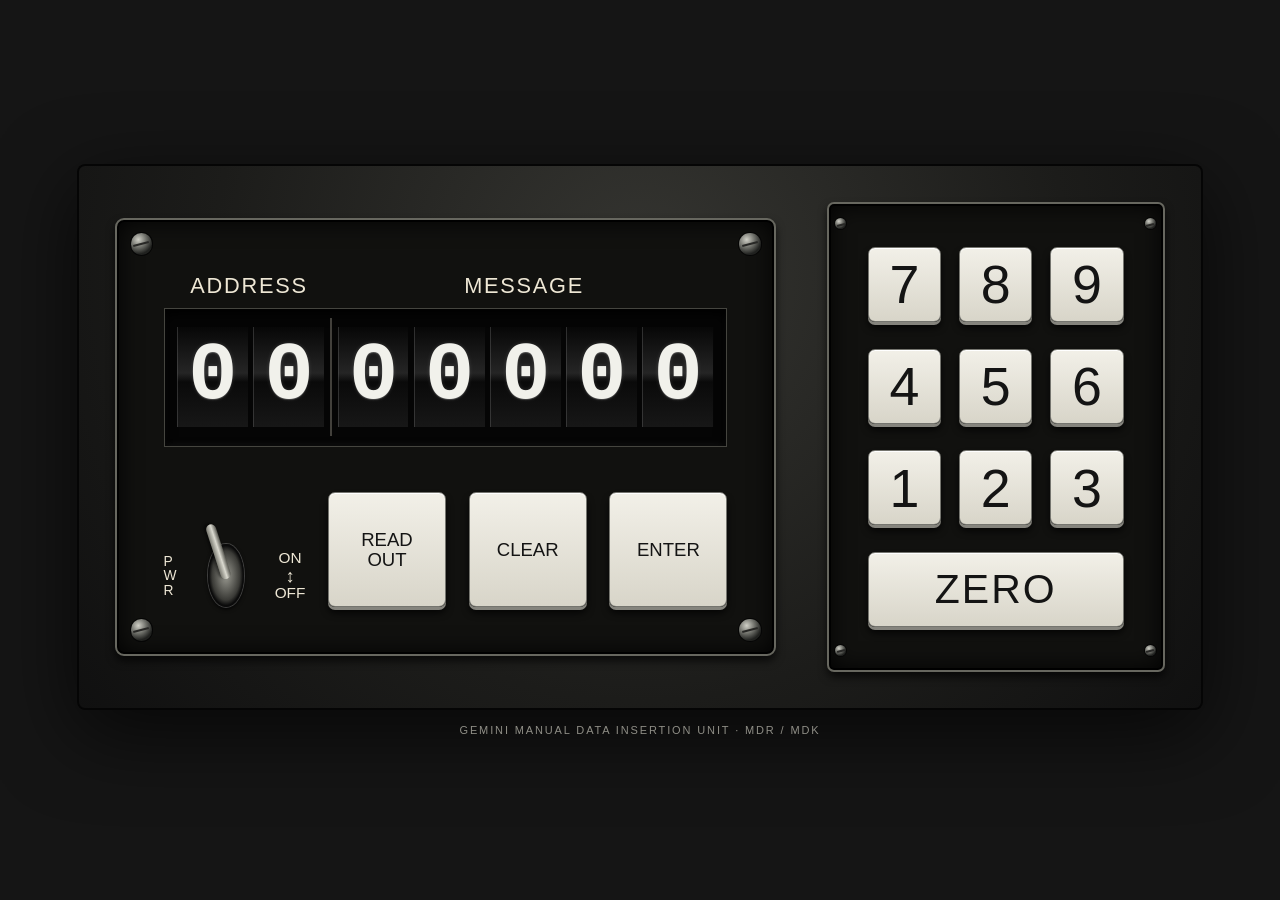
==== web/index.html @ ead9d110 "Add Gemini MDIU web app and Android project core" ====
<!doctype html>
<html lang="en">
<head>
  <meta charset="utf-8">
  <meta name="viewport" content="width=device-width, initial-scale=1, viewport-fit=cover">
  <meta name="theme-color" content="#151515">
  <meta name="description" content="Working Gemini spacecraft Manual Data Insertion Unit recreation">
  <link rel="manifest" href="manifest.webmanifest">
  <link rel="stylesheet" href="style.css">
  <title>Gemini MDIU</title>
</head>
<body>
  <main class="page">
    <section class="instrument" aria-label="Gemini Manual Data Insertion Unit simulator">
      <div class="mdr panel">
        <div class="screw tl"></div><div class="screw tr"></div><div class="screw bl"></div><div class="screw br"></div>
        <div class="readout-headings"><span>ADDRESS</span><span>MESSAGE</span></div>
        <div class="readout" aria-live="polite" aria-label="Address and message display">
          <span class="digit">0</span><span class="digit">0</span>
          <span class="divider"></span>
          <span class="digit">0</span><span class="digit">0</span><span class="digit">0</span><span class="digit">0</span><span class="digit">0</span>
        </div>
        <div class="controls">
          <div class="power-block">
            <span class="pwr-vertical">P<br>W<br>R</span>
            <button id="power-toggle" class="toggle on" aria-label="Power" aria-pressed="true"><span class="lever"></span></button>
            <span class="power-label">ON<br><span class="arrow">↕</span><br>OFF</span>
          </div>
          <button class="command" id="readout">READ<br>OUT</button>
          <button class="command" id="clear">CLEAR</button>
          <button class="command" id="enter">ENTER</button>
        </div>
      </div>

      <div class="mdk panel" aria-label="Manual Data Keyboard">
        <div class="screw tl"></div><div class="screw tr"></div><div class="screw bl"></div><div class="screw br"></div>
        <div class="keygrid">
          <button class="numkey" data-digit="7">7</button><button class="numkey" data-digit="8">8</button><button class="numkey" data-digit="9">9</button>
          <button class="numkey" data-digit="4">4</button><button class="numkey" data-digit="5">5</button><button class="numkey" data-digit="6">6</button>
          <button class="numkey" data-digit="1">1</button><button class="numkey" data-digit="2">2</button><button class="numkey" data-digit="3">3</button>
          <button class="numkey zero" data-digit="0">ZERO</button>
        </div>
      </div>
    </section>
    <p class="caption">GEMINI MANUAL DATA INSERTION UNIT · MDR / MDK</p>
  </main>
  <script type="module" src="app.js"></script>
</body>
</html>
---- web/style.css ----
:root {
  color-scheme: dark;
  font-family: Arial, Helvetica, sans-serif;
  background: #151515;
  --panel-black: #11110f;
  --ivory: #e7e4d8;
  --ink: #141414;
  --label: #eee7d5;
}
* { box-sizing: border-box; }
html, body { margin: 0; min-height: 100%; background: #151515; }
body { min-height: 100vh; display: grid; place-items: center; overflow-x: hidden; }
button { font: inherit; touch-action: manipulation; -webkit-tap-highlight-color: transparent; }
.page { width: min(1180px, 100vw); padding: 3vmin; }
.instrument {
  display: grid;
  grid-template-columns: minmax(0, 1.72fr) minmax(270px, .88fr);
  gap: clamp(18px, 4vw, 58px);
  align-items: center;
  padding: clamp(18px, 3vw, 42px);
  border-radius: 8px;
  background: radial-gradient(circle at 50% 20%, #353531, #1c1c1a 60%, #101010);
  box-shadow: inset 0 0 0 2px #050505, 0 22px 80px #000a;
}
.panel { position: relative; background: var(--panel-black); border: 2px solid #67675f; box-shadow: inset 0 0 0 2px #000, inset 0 0 24px #000, 0 5px 8px #000a; }
.mdr { aspect-ratio: 1.54 / 1; padding: 8% 7% 7%; border-radius: 9px; }
.mdk { aspect-ratio: .72 / 1; padding: 11% 10%; border-radius: 7px; }
.screw { position: absolute; width: 3.3%; aspect-ratio: 1; border-radius: 50%; background: radial-gradient(circle at 35% 30%, #d0d0c7, #6e6f69 38%, #20211f 70%); box-shadow: 0 0 0 1px #050505; }
.screw::after { content: ''; position: absolute; width: 75%; height: 2px; background: #282826; left: 13%; top: 47%; transform: rotate(-14deg); }
.screw.tl { left: 2%; top: 3%; } .screw.tr { right: 2%; top: 3%; } .screw.bl { left: 2%; bottom: 3%; } .screw.br { right: 2%; bottom: 3%; }
.readout-headings { display: grid; grid-template-columns: 2fr 5fr; color: var(--label); font-size: clamp(11px, 1.7vw, 23px); letter-spacing: .08em; margin: 0 1.2% 1.5%; text-align: center; }
.readout { position: relative; display: grid; grid-template-columns: repeat(2, 1fr) 4px repeat(5, 1fr); gap: .8%; align-items: center; padding: 3.3% 2.2%; background: #050505; border: 1px solid #45453f; box-shadow: inset 0 5px 12px #000, inset 0 -2px 5px #4443; }
.divider { width: 2px; height: 118%; background: #bdb8a855; justify-self: center; }
.digit { display: grid; place-items: center; aspect-ratio: .72; overflow: hidden; color: #f1f1eb; font-family: "Courier New", monospace; font-weight: 700; font-size: clamp(34px, 6.4vw, 86px); line-height: 1; background: linear-gradient(#070707 0%, #252525 46%, #0a0a0a 55%, #171717 100%); border-left: 1px solid #6666; border-right: 1px solid #050505; text-shadow: 0 1px 1px #fff3, 0 0 4px #fff2; transition: opacity .12s; }
.digit.unpowered { opacity: .42; }
.controls { display: grid; grid-template-columns: 1.2fr repeat(3, 1fr); gap: 4%; align-items: end; margin-top: 8%; }
.command, .numkey { border: 1px solid #75756f; background: linear-gradient(#f2f0e8, #d8d5c9); color: var(--ink); box-shadow: inset 0 1px #fff, 0 3px 0 #85847d, 0 6px 7px #000b; font-weight: 500; }
.command { aspect-ratio: 1.02; border-radius: 7px; font-size: clamp(10px, 1.45vw, 20px); line-height: 1.05; }
.power-block { display: grid; grid-template-columns: auto 1fr auto; align-items: center; justify-items: center; gap: 8%; color: var(--label); font-size: clamp(9px, 1.2vw, 17px); line-height: 1.05; }
.pwr-vertical { font-size: .9em; letter-spacing: .08em; }
.power-label { text-align: center; }
.arrow { font-size: 1.2em; }
.toggle { position: relative; width: 48%; min-width: 30px; aspect-ratio: .56; border: 0; background: radial-gradient(ellipse, #9b9b92, #3a3a36 55%, #0b0b0b 67%); border-radius: 50%; box-shadow: 0 0 0 1px #aaa5, 0 2px 4px #000; }
.lever { position: absolute; width: 28%; height: 90%; left: 36%; top: 43%; transform-origin: 50% 7%; transform: rotate(18deg); background: linear-gradient(90deg, #575750, #dbdad0 45%, #797970); border-radius: 999px; box-shadow: 2px 2px 3px #0008; transition: transform .12s; }
.toggle.on .lever { transform: rotate(162deg); }
.keygrid { height: 100%; display: grid; grid-template-columns: repeat(3, 1fr); grid-template-rows: repeat(4, 1fr); gap: 7%; padding: 2%; }
.numkey { border-radius: 7px; font-family: Arial, Helvetica, sans-serif; font-size: clamp(23px, 4.2vw, 58px); }
.zero { grid-column: 1 / -1; font-size: clamp(18px, 3.2vw, 45px); letter-spacing: .05em; }
.command:active, .numkey:active, .pressed { transform: translateY(3px); box-shadow: inset 0 2px 4px #0004, 0 1px 0 #777 !important; }
.instrument.error .readout { animation: errorPulse .34s ease-out; }
@keyframes errorPulse { 0%,100% { box-shadow: inset 0 5px 12px #000; } 50% { box-shadow: inset 0 5px 12px #000, 0 0 18px #b7b39a55; } }
.caption { margin: 14px 0 0; text-align: center; color: #8f8e86; font-size: 11px; letter-spacing: .17em; }
@media (max-width: 720px) and (orientation: portrait) {
  .page { padding: 14px; }
  .instrument { grid-template-columns: 1fr; gap: 20px; }
  .mdk { width: 58%; justify-self: center; }
}
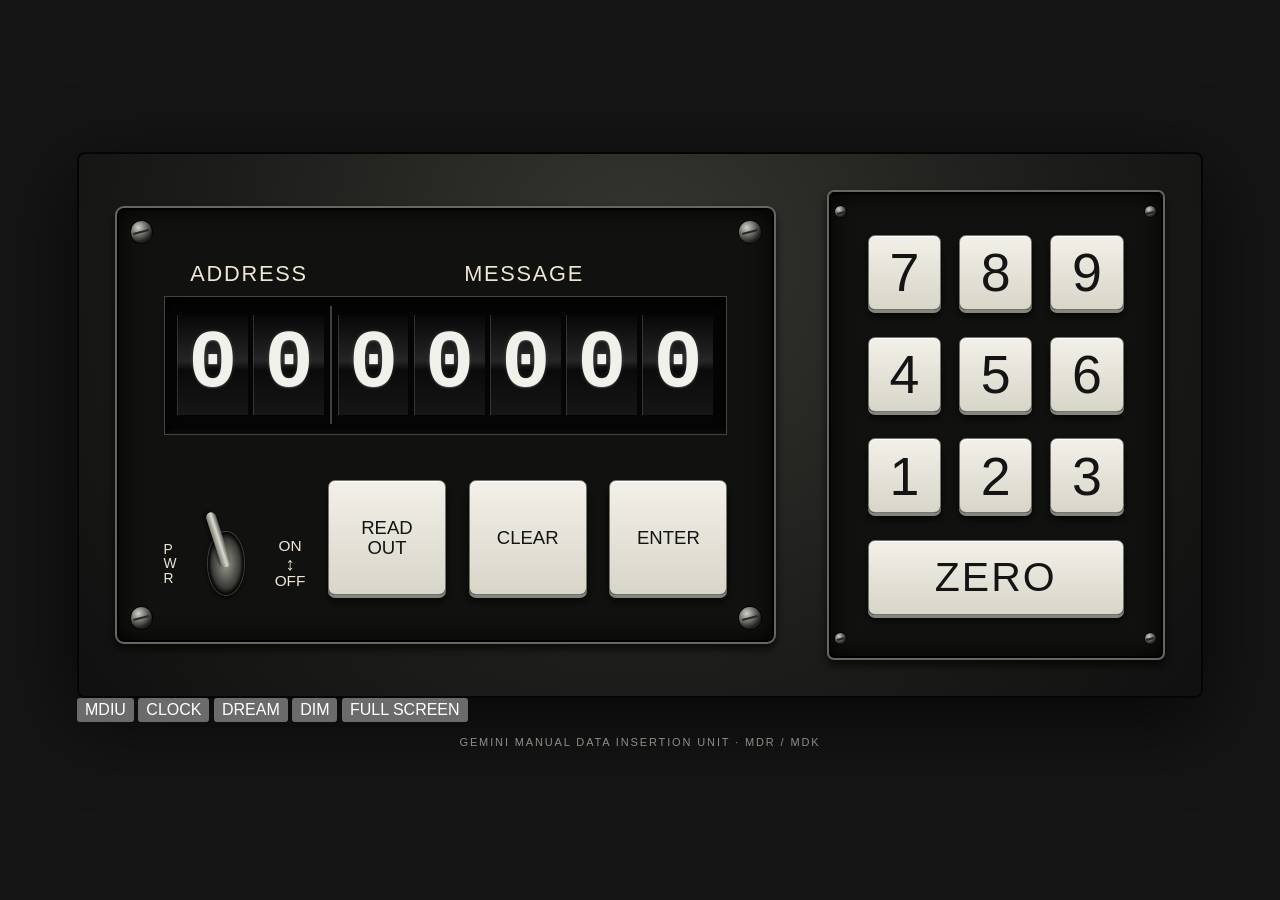
==== commit 8b381fc4: "Add clock and dream mode controls" ====
--- a/web/index.html
+++ b/web/index.html
@@ -42,6 +42,14 @@
         </div>
       </div>
     </section>
+
+    <nav class="modebar" aria-label="Modern display modes">
+      <button class="mode active" data-mode="mdiu">MDIU</button>
+      <button class="mode" data-mode="clock">CLOCK</button>
+      <button class="mode" data-mode="dream">DREAM</button>
+      <button class="mode" id="dim">DIM</button>
+      <button class="mode" id="fullscreen">FULL SCREEN</button>
+    </nav>
     <p class="caption">GEMINI MANUAL DATA INSERTION UNIT · MDR / MDK</p>
   </main>
   <script type="module" src="app.js"></script>
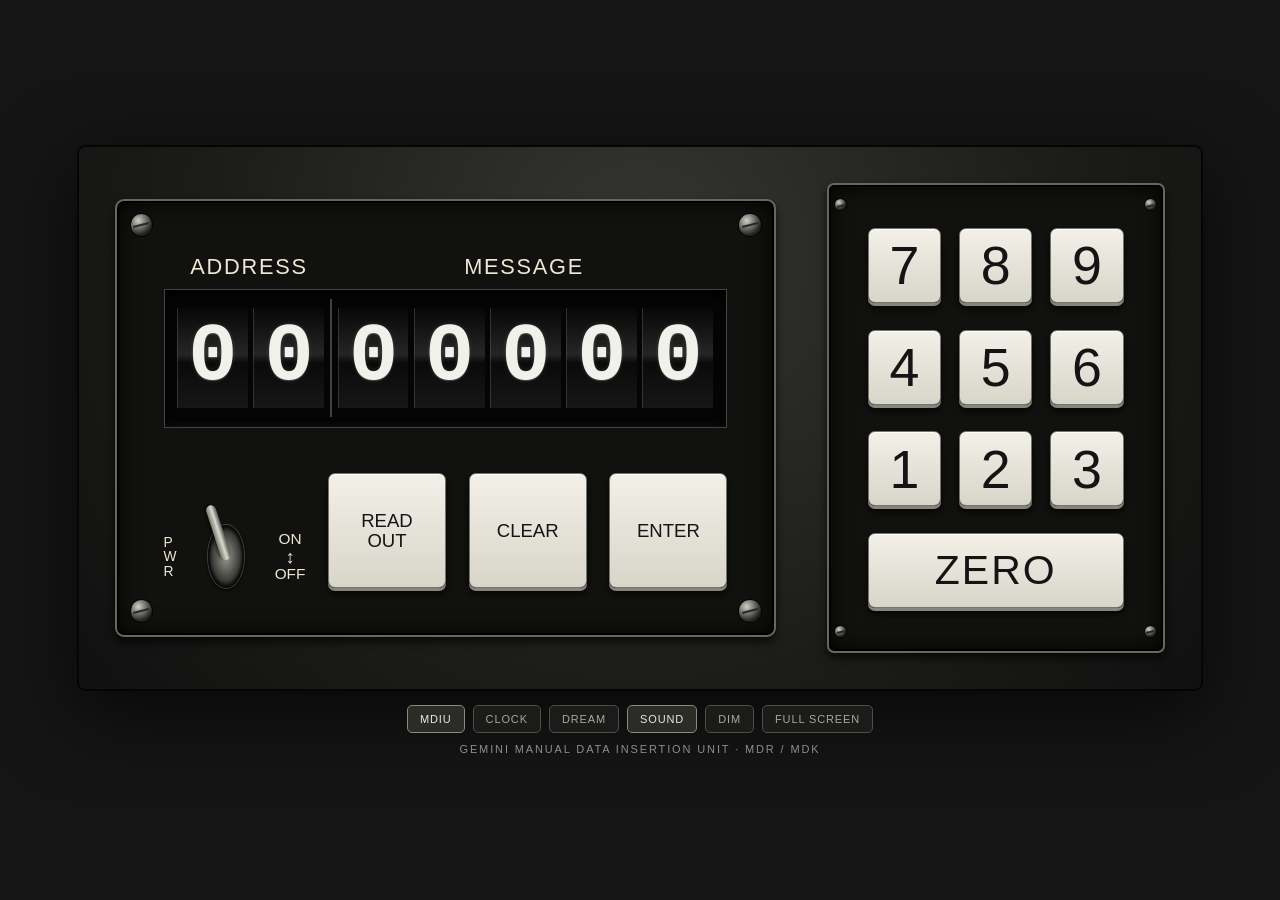
==== commit 85e905c2: "Add web sound toggle" ====
--- a/web/index.html
+++ b/web/index.html
@@ -47,6 +47,7 @@
       <button class="mode active" data-mode="mdiu">MDIU</button>
       <button class="mode" data-mode="clock">CLOCK</button>
       <button class="mode" data-mode="dream">DREAM</button>
+      <button class="mode active" id="sound" aria-pressed="true">SOUND</button>
       <button class="mode" id="dim">DIM</button>
       <button class="mode" id="fullscreen">FULL SCREEN</button>
     </nav>
--- a/web/style.css
+++ b/web/style.css
@@ -11,7 +11,8 @@
 html, body { margin: 0; min-height: 100%; background: #151515; }
 body { min-height: 100vh; display: grid; place-items: center; overflow-x: hidden; }
 button { font: inherit; touch-action: manipulation; -webkit-tap-highlight-color: transparent; }
-.page { width: min(1180px, 100vw); padding: 3vmin; }
+.page { width: min(1180px, 100vw); padding: 3vmin; transition: filter .2s, opacity .2s; }
+.page.dimmed { filter: brightness(.28); }
 .instrument {
   display: grid;
   grid-template-columns: minmax(0, 1.72fr) minmax(270px, .88fr);
@@ -49,7 +50,10 @@
 .command:active, .numkey:active, .pressed { transform: translateY(3px); box-shadow: inset 0 2px 4px #0004, 0 1px 0 #777 !important; }
 .instrument.error .readout { animation: errorPulse .34s ease-out; }
 @keyframes errorPulse { 0%,100% { box-shadow: inset 0 5px 12px #000; } 50% { box-shadow: inset 0 5px 12px #000, 0 0 18px #b7b39a55; } }
-.caption { margin: 14px 0 0; text-align: center; color: #8f8e86; font-size: 11px; letter-spacing: .17em; }
+.modebar { display:flex; justify-content:center; gap:8px; flex-wrap:wrap; margin:14px 0 0; }
+.mode { border:1px solid #4e4e49; background:#1b1b19; color:#a9a79d; border-radius:5px; padding:7px 12px; font-size:11px; letter-spacing:.08em; }
+.mode.active { color:#eee8d7; border-color:#8b887d; background:#2b2b27; }
+.caption { margin: 10px 0 0; text-align: center; color: #8f8e86; font-size: 11px; letter-spacing: .17em; }
 @media (max-width: 720px) and (orientation: portrait) {
   .page { padding: 14px; }
   .instrument { grid-template-columns: 1fr; gap: 20px; }
